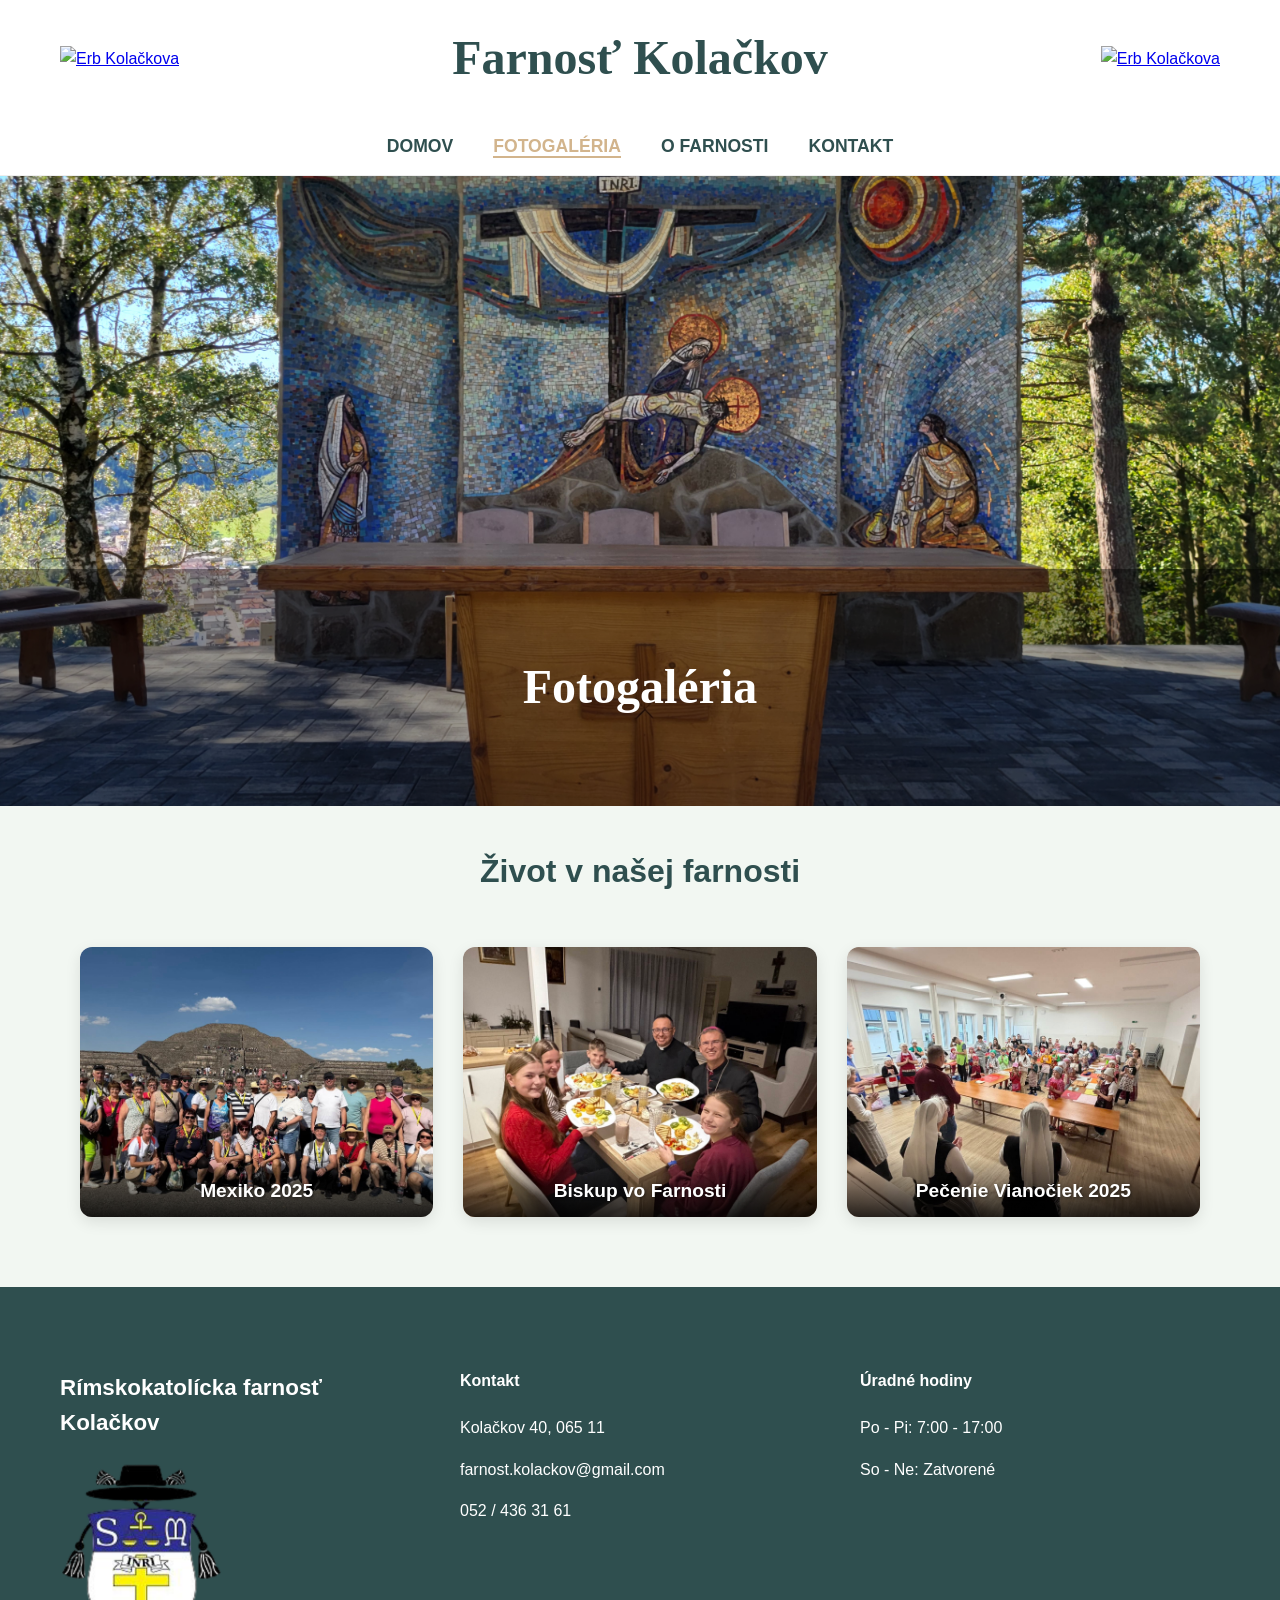
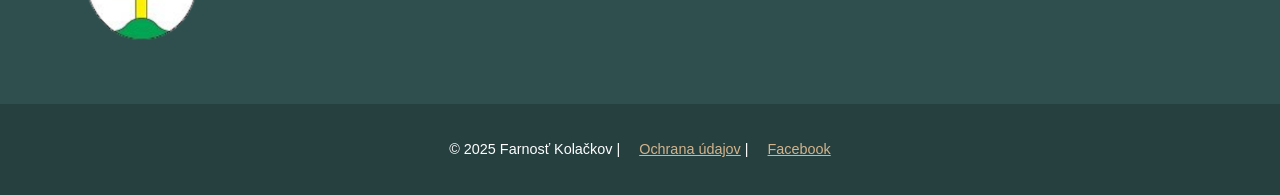
==== Fotogaléria.html @ af0ef7a0 "Prvé nahrávanie webu" ====
<!DOCTYPE html>
<html lang="sk">
<head>
    <meta charset="UTF-8">
    <meta name="viewport" content="width=device-width, initial-scale=1.0">
    <link rel="stylesheet" href="DomovCSS.css">
    <link rel="stylesheet" href="FotogalériaCSS.css">
    <title>Fotogaléria - Farnosť Kolačkov</title>
    <link rel="stylesheet" href="https://cdnjs.cloudflare.com/ajax/libs/lightbox2/2.11.4/css/lightbox.min.css">
</head>
<body>
    <div id="container"> 
        <header id="main-header"> 
            <div class="header-content">
                <a href="Domov.html" class="logo-link">
                    <img src="https://www.kolackov.sk/imgcache/e-img-2248.jpg?v=1709658761" alt="Erb Kolačkova">
                </a>
                <h1>Farnosť Kolačkov</h1>
                <a href="Domov.html" class="logo-link">
                    <img src="https://www.kolackov.sk/imgcache/e-img-2248.jpg?v=1709658761" alt="Erb Kolačkova">
                </a>
            </div>
        </header>

        <nav id="navigation"> 
            <ul>
                <li><a href="Domov.html">DOMOV</a></li>
                <li><a href="Fotogaléria.html" class="active">FOTOGALÉRIA</a></li>
                <li><a href="Ofarnosti.html">O FARNOSTI</a></li>
                <li><a href="Kontakt.html">KONTAKT</a></li>
            </ul>
        </nav>

        <section id="hero-section">
            <div class="hero-overlay">
                <h2 class="hero-title">Fotogaléria</h2>
            </div>
        </section>

        <main id="main-content">
            <section class="gallery-container">
                <h2 class="podnadpis">Život v našej farnosti</h2>
                
                <div class="galeria-vnutro">
                    <div class="gallery-item">
                        <a href="Mexiko 2025\583697306_1410472473929765_3130701920424170338_n.jpg" data-lightbox="mexiko-album" data-title="Mexiko 2025">
                            <img src="Mexiko 2025\583697306_1410472473929765_3130701920424170338_n.jpg" alt="">
                            <div class="photo-description">
                                <h3>Mexiko 2025</h3>
                            </div>
                        </a>
                            <div class="hidden-photo">
                                <a href="Mexiko 2025/583295676_1410471773929835_4485633056660708933_n.jpg" data-lightbox="mexiko-album" data-title="Mexiko 2025"></a>
                                <a href="Mexiko 2025/585357339_1409782670665412_1461101459622788632_n.jpg" data-lightbox="mexiko-album" data-title="Mexiko 2025"></a>
                                <a href="Mexiko 2025\585393644_1410472710596408_8330957941503676855_n.jpg" data-lightbox="mexiko-album" data-title="Mexiko 2025"></a>
                                <a href="Mexiko 2025\585552177_1412899940353685_9095056126275840960_n.jpg" data-lightbox="mexiko-album" data-title="Mexiko 2025"></a>
                                <a href="Mexiko 2025\586261046_1412898787020467_1932286660805845447_n.jpg" data-lightbox="mexiko-album" data-title="Mexiko 2025"></a>
                                <a href="Mexiko 2025\587815297_1412900153686997_5130373100709820289_n.jpg" data-lightbox="mexiko-album" data-title="Mexiko 2025"></a>
                                <a href="Mexiko 2025\587820230_1412899857020360_1118122917664921501_n.jpg" data-lightbox="mexiko-album" data-title="Mexiko 2025"></a>
                                <a href="Mexiko 2025\587829022_1415259623451050_3118213390760546271_n.jpg" data-lightbox="mexiko-album" data-title="Mexiko 2025"></a>
                                <a href="Mexiko 2025\587843949_1413671306943215_5361460385052827183_n.jpg" data-lightbox="mexiko-album" data-title="Mexiko 2025"></a>
                                <a href="Mexiko 2025\588014783_1415259536784392_5204365689657652070_n.jpg" data-lightbox="mexiko-album" data-title="Mexiko 2025"></a>
                                <a href="Mexiko 2025\588035113_1413671216943224_8662736996629877007_n.jpg" data-lightbox="mexiko-album" data-title="Mexiko 2025"></a>
                                <a href="Mexiko 2025\588390747_1416665159977163_6481891208768314703_n.jpg" data-lightbox="mexiko-album" data-title="Mexiko 2025"></a>
                                <a href="Mexiko 2025\588437422_1416665146643831_1305538078201392279_n.jpg" data-lightbox="mexiko-album" data-title="Mexiko 2025"></a>
                                <a href="Mexiko 2025\588464734_1416665286643817_9109191077771558562_n.jpg" data-lightbox="mexiko-album" data-title="Mexiko 2025"></a>
                                <a href="Mexiko 2025\588486533_1415259450117734_3141760963850521479_n.jpg" data-lightbox="mexiko-album" data-title="Mexiko 2025"></a>
                                <a href="Mexiko 2025\588615791_1416665243310488_8929265573261129500_n.jpg" data-lightbox="mexiko-album" data-title="Mexiko 2025"></a>
                                <a href="Mexiko 2025\588755148_1414461093530903_5718842839623584341_n.jpg" data-lightbox="mexiko-album" data-title="Mexiko 2025"></a>
                                <a href="Mexiko 2025\589080918_1414460606864285_7305978007204639087_n.jpg" data-lightbox="mexiko-album" data-title="Mexiko 2025"></a>
                            </div>
                        
                    </div>
                    <div class="gallery-item">
                        <a href="Biskup vo farnosti\600197634_1433726644937681_8511487712343369533_n.jpg" data-lightbox="biskup-vo-farnosti" data-title="Biskup vo farnosti">
                            <img src="Biskup vo farnosti\600197634_1433726644937681_8511487712343369533_n.jpg" alt="">
                            <div class="photo-description">
                                <h3>Biskup vo Farnosti</h3>
                            </div>
                        </a>
                        <div class="hidden-photo">
                            <a href="Biskup vo farnosti\600279147_1433726661604346_9083110066986862570_n.jpg" data-lightbox="biskup-vo-farnosti" data-title="Biskup vo farnosti"></a>
                            <a href="Biskup vo farnosti\600359907_1433726688271010_9114057163416282534_n.jpg" data-lightbox="biskup-vo-farnosti" data-title="Biskup vo farnosti"></a>
                            <a href="Biskup vo farnosti\600414744_1433726694937676_5683223758315752637_n.jpg" data-lightbox="biskup-vo-farnosti" data-title="Biskup vo farnosti"></a>
                            <a href="Biskup vo farnosti\601933165_1433724671604545_52546692727229506_n.jpg" data-lightbox="biskup-vo-farnosti" data-title="Biskup vo farnosti"></a>
                        </div>
                    </div>
                    <div class="gallery-item">
                        <a href="Pečenie Vianočiek\605510661_1437154604594885_5750161309848948477_n (1).jpg" data-lightbox="pecenie-vianociek" data-title="Pečenie Vianočiek 2025">
                            <img src="Pečenie Vianočiek\605510661_1437154604594885_5750161309848948477_n (1).jpg" alt="">
                            <div class="photo-description">
                                <h3>Pečenie Vianočiek 2025</h3>
                            </div>
                        </a>
                        <div class="hidden-photo">
                            <a href="Pečenie Vianočiek\601869871_1437154801261532_8162938375704437399_n.jpg" data-lightbox="pecenie-vianociek" data-title="Pečenie Vianočiek 2025"></a>
                            <a href="Pečenie Vianočiek\601922260_1437154631261549_1172031468668765931_n.jpg" data-lightbox="pecenie-vianociek" data-title="Pečenie Vianočiek 2025"></a>
                            <a href="Pečenie Vianočiek\605282960_1437154661261546_4125493055133670352_n.jpg" data-lightbox="pecenie-vianociek" data-title="Pečenie Vianočiek 2025"></a>
                            <a href="Pečenie Vianočiek\605286490_1437154774594868_735749172991607420_n.jpg" data-lightbox="pecenie-vianociek" data-title="Pečenie Vianočiek 2025"></a>
                            <a href="Pečenie Vianočiek\605292766_1437154781261534_4647194255951587916_n.jpg" data-lightbox="pecenie-vianociek" data-title="Pečenie Vianočiek 2025"></a>
                            <a href="Pečenie Vianočiek\605301150_1437154707928208_6044906655284021830_n.jpg" data-lightbox="pecenie-vianociek" data-title="Pečenie Vianočiek 2025"></a>
                            <a href="Pečenie Vianočiek\605432745_1437154714594874_7793962755584957613_n.jpg" data-lightbox="pecenie-vianociek" data-title="Pečenie Vianočiek 2025"></a>
                            <a href="Pečenie Vianočiek\605435412_1437154637928215_1035968733403009247_n.jpg" data-lightbox="pecenie-vianociek" data-title="Pečenie Vianočiek 2025"></a>
                        </div>
                    </div>
                </div>
            </section>
        </main>

       <footer id="main-footer">
            <div class="footer-top">
                <div class="footer-col">
                    <p class="f-brand">Rímskokatolícka farnosť Kolačkov</p>
                    <img src="cropped-image-2.png" alt="Erb farnosti Kolačkov" class="f-logo-colored">
                </div>
                <div class="footer-col">
                    <h4>Kontakt</h4>
                    <p>Kolačkov 40, 065 11</p>
                    <p>farnost.kolackov@gmail.com</p>
                    <p>052 / 436 31 61</p>
                </div>
                <div class="footer-col">
                    <h4>Úradné hodiny</h4>
                    <p>Po - Pi: 7:00 - 17:00</p>
                    <p>So - Ne: Zatvorené</p>
                </div>
            </div>
            <div class="footer-bottom">
                <p>&copy; 2025 Farnosť Kolačkov | <a href="#">Ochrana údajov</a> | <a href="#">Facebook</a></p>
            </div>
        </footer>
    </div>

    <script src="https://cdnjs.cloudflare.com/ajax/libs/jquery/3.7.1/jquery.min.js"></script>
    <script src="https://cdnjs.cloudflare.com/ajax/libs/lightbox2/2.11.4/js/lightbox.min.js"></script>
</body>
</html>
---- DomovCSS.css ----
/* MODERNIZÁCIA CSS */
:root {
    --primary: #2f4f4f; /* DarkSlateGray */
    --accent: #d2b48c;   /* Tan / Wheat */
    --light-bg: #f8fbff;
    --text-dark: #333;
    --shadow: 0 4px 15px rgba(0,0,0,0.1);
}

* { box-sizing: border-box; }

body {
    font-family: 'Segoe UI', Roboto, sans-serif;
    margin: 0;
    line-height: 1.6;
    color: var(--text-dark);
    background-color: #fff;
    animation: fadeIn 0.8s ease-out;
}

/* HLAVIČKA */
#main-header {
    background: white;
    padding: 20px 0;
    box-shadow: var(--shadow);
}

.header-content {
    display: flex;
    align-items: center;
    justify-content: space-between; /* Zmenené z space-around pre lepšie zarovnanie */
    max-width: 1200px;
    margin: auto;
    padding: 0 20px;
}

#main-header h1 {
    font-family: Georgia, serif;
    font-size: clamp(1.5rem, 4vw, 3rem); /* Zmenšená minimálna veľkosť písma */
    color: var(--primary);
    margin: 0;
    text-align: center;
    flex: 1; /* Názov zaberie zvyšné miesto */
}

.logo-link img {
    height: 80px; /* Zmenšená základná výška pre lepšiu stabilitu */
    width: auto;
    transition: transform 0.3s;
}

.logo-link img:hover { transform: scale(1.05); }

/* NAVIGÁCIA */
#navigation {
    background: white;
    position: sticky;
    top: 0;
    z-index: 1000;
    border-bottom: 1px solid #eee;
}

#navigation ul {
    display: flex;
    justify-content: center;
    list-style: none;
    padding: 15px 0;
    margin: 0;
}

#navigation li { margin: 0 20px; }

#navigation a {
    text-decoration: none;
    color: var(--primary);
    font-weight: bold;
    font-size: 1.1rem;
    transition: color 0.3s;
}

#navigation a:hover, #navigation a.active {
    color: var(--accent);
    border-bottom: 2px solid var(--accent);
}

/* HERO SEKCOA */
#hero-section {
    height: 70vh;
    background: url("20250915_112033.jpg") center/cover no-repeat fixed;
    display: flex;
    align-items: flex-end;
}

.hero-overlay {
    background: rgba(0,0,0,0.4);
    width: 100%;
    padding: 40px;
    text-align: center;
}

.hero-title {
    color: white;
    font-size: 3rem;
    text-decoration: none;
    font-family: Georgia, serif;
}

/* HLAVNÝ OBSAH */
#main-content {
    max-width: 1200px;
    margin: 40px auto;
    padding: 0 20px;
}

.section-title {
    text-align: center;
    font-size: 2.2rem;
    margin-bottom: 30px;
    position: relative;
}

.section-title::after {
    content: '';
    display: block;
    width: 60px;
    height: 3px;
    background: var(--accent);
    margin: 10px auto;
}

/* INFO GRID */
.info-grid {
    display: grid;
    grid-template-columns: repeat(auto-fit, minmax(300px, 1fr));
    gap: 30px;
    margin-bottom: 50px;
}

.info-card {
    background: var(--light-bg);
    padding: 30px;
    border-radius: 15px;
    box-shadow: var(--shadow);
}

.info-item {
    padding: 10px 0;
    border-bottom: 1px solid #dce8f0;
}

.info-item span { font-weight: bold; color: var(--primary); }

/* AKTUALITY GRID */
.news-grid {
    display: grid;
    grid-template-columns: repeat(auto-fit, minmax(400px, 1fr));
    gap: 30px;
}

.news-card {
    background: white;
    border-radius: 15px;
    overflow: hidden;
    box-shadow: var(--shadow);
    transition: transform 0.3s;
}

.news-card:hover { transform: translateY(-5px); }

.news-image {
    height: 250px;
    background-size: cover;
    background-position: center;
}

.news-1 { background-image: url("605292766_1437154781261534_4647194255951587916_n.jpg"); }
.news-2 { background-image: url("600197634_1433726644937681_8511487712343369533_n.jpg"); }

.news-body { padding: 20px; }

/* TLAČIDLO */
.btn-primary {
    display: inline-block;
    background: var(--primary);
    color: white !important;
    padding: 12px 25px;
    border-radius: 25px;
    margin-top: 15px;
    transition: all 0.3s;
}

.btn-primary:hover {
    background: #1a2b2b;
    transform: scale(1.05);
}

/* FOOTER */
/* ... (predchádzajúca časť kódu zostáva rovnaká) ... --> */

/* FOOTER - PÔVODNÉ ŠTÝLY */
#main-footer {
    background: var(--primary); /* Tmavozelené pozadie z premennej */
    color: white;
    margin-top: 60px;
}

.footer-top {
    display: grid;
    grid-template-columns: repeat(auto-fit, minmax(250px, 1fr));
    gap: 40px;
    padding: 60px 20px;
    max-width: 1200px;
    margin: auto;
}

.f-brand { font-size: 1.4rem; font-weight: bold; }

/* ODSTRÁNENÝ STARÝ ŠTÝL: .f-logo { height: 100px; filter: brightness(0) invert(1); } */

/* NOVÝ ŠTÝL PRE FAREBNÉ LOGO */
.f-logo-colored {
    height: 180px; /* Zväčšená výška pre lepšiu viditeľnosť */
    width: auto;   /* Zachovanie pomeru strán */
    display: block;
    margin-top: 15px;
    filter: none;  /* Zabezpečí, že filter nezmení farby loga */
}

/* ... (zvyšok kódu zostáva rovnaký) ... --> */

.footer-top {
    display: grid;
    grid-template-columns: repeat(auto-fit, minmax(250px, 1fr));
    gap: 40px;
    padding: 60px 20px;
    max-width: 1200px;
    margin: auto;
}

.f-brand { font-size: 1.4rem; font-weight: bold; }
.f-logo { height: 100px; filter: brightness(0) invert(1); }

.footer-bottom {
    background: rgba(0,0,0,0.2);
    padding: 20px;
    text-align: center;
    font-size: 0.9rem;
}

.footer-bottom a { color: var(--accent); margin-left: 15px; }

/* ANIMÁCIA */
@keyframes fadeIn {
    from { opacity: 0; transform: translateY(10px); }
    to { opacity: 1; transform: translateY(0); }
}

/* MOBILNÉ ÚPRAVY */
@media (max-width: 600px) {
    .header-content {
        flex-direction: row; /* Necháme ich vedľa seba, ale upravíme veľkosť */
        flex-wrap: nowrap;
        justify-content: center;
        gap: 10px;
    }

    /* Skryjeme druhé logo, aby zostalo miesto pre text */
    .hide-on-mobile {
        display: none;
    }

    .logo-link img {
        height: 60px; /* Ešte menšie logo na mobile */
    }

    #main-header h1 {
        font-size: 1.4rem; /* Čitateľný názov na mobile */
        line-height: 1.2;
    }

    #navigation ul {
        flex-direction: column; /* Menu pod sebou pre lepšie klikanie */
        align-items: center;
        padding: 10px 0;
    }

    #navigation li {
        margin: 5px 0;
    }
}
---- FotogalériaCSS.css ----
:root {
    --primary-color: darkslategray;
    --accent-color: #d2b48c;
    --bg-soft-green: #f2f7f2; /* Jemná zelená */
    --shadow: 0 4px 15px rgba(0,0,0,0.1);
}

body {
    background-color: var(--bg-soft-green);
    margin: 0;
}

/* Hero sekcia preberá štýly z DomovCSS.css (obrázok amfiteátra) */
#hero-section {
    margin-bottom: 40px;
}

.gallery-container {
    max-width: 1200px;
    margin: 0 auto 60px auto;
    padding: 0 20px;
}

.podnadpis {
    color: var(--primary-color);
    text-align: center;
    margin-bottom: 40px;
    font-size: 2rem;
}

/* Mriežka fotiek - STATICKÁ, nič sa nehýbe */
.galeria-vnutro {
    display: grid;
    /* 380px zabezpečí, že bloky nie sú ani príliš obrovské, ani úzke */
    grid-template-columns: 1fr 1fr 1fr;
    gap: 30px; 
    padding: 10px 0;
}

/* 2. Celý blok fotky */
.gallery-item {
    background: white;
    padding: 0;
    border-radius: 12px;
    overflow: hidden;
    box-shadow: 0 5px 15px rgba(0,0,0,0.1);
    transition: transform 0.3s ease;
    position: relative; /* Dôležité pre správne umiestnenie popisu */
}

/* 3. Obrázok - vyvážený širokouhlý formát */
.gallery-item img {
    width: 100%;
    /* Výška 260px pri šírke 380px vytvorí pekný obdĺžnik */
    height: 270px; 
    object-fit: cover;
    display: block;
}

.gallery-item:hover {
    transform: translateY(-5px);
}
.gallery-item a {
    position: relative;
    display: block;
    overflow: hidden;
}

/* Štýl pre popis s gradientom */
.photo-description {
    position: absolute;
    bottom: 0;
    left: 0;
    width: 100%;
    /* Gradient: zhora priehľadná (transparent) do čiernej (rgba) */
    background: linear-gradient(to top, rgba(0, 0, 0, 0.8) 0%, rgba(0, 0, 0, 0) 100%);
    padding: 20px 10px 10px 10px; /* Väčší padding hore kvôli plynulosti gradientu */
    text-align: center;
}

/* Biely text nadpisu */
.photo-description h3 {
    color: #ffffff;
    margin: 0;
    font-size: 1.2rem;
    font-weight: bold;
    text-shadow: 1px 1px 3px rgba(0, 0, 0, 0.5); /* Jemný tieň pod písmom pre ešte lepšiu čitateľnosť */
}

/* Efekt pri prejdení myšou (voliteľné) */
.gallery-item:hover .photo-description {
    background: linear-gradient(to top, rgba(0, 0, 0, 0.9) 0%, rgba(0, 0, 0, 0) 100%);
    transition: 0.3s ease;
}

/* Zabezpečenie, že footer je pevne na spodku */
#main-footer {
    position: relative;
    margin-top: 50px;
}

.hidden-photo {
    display: none;
}
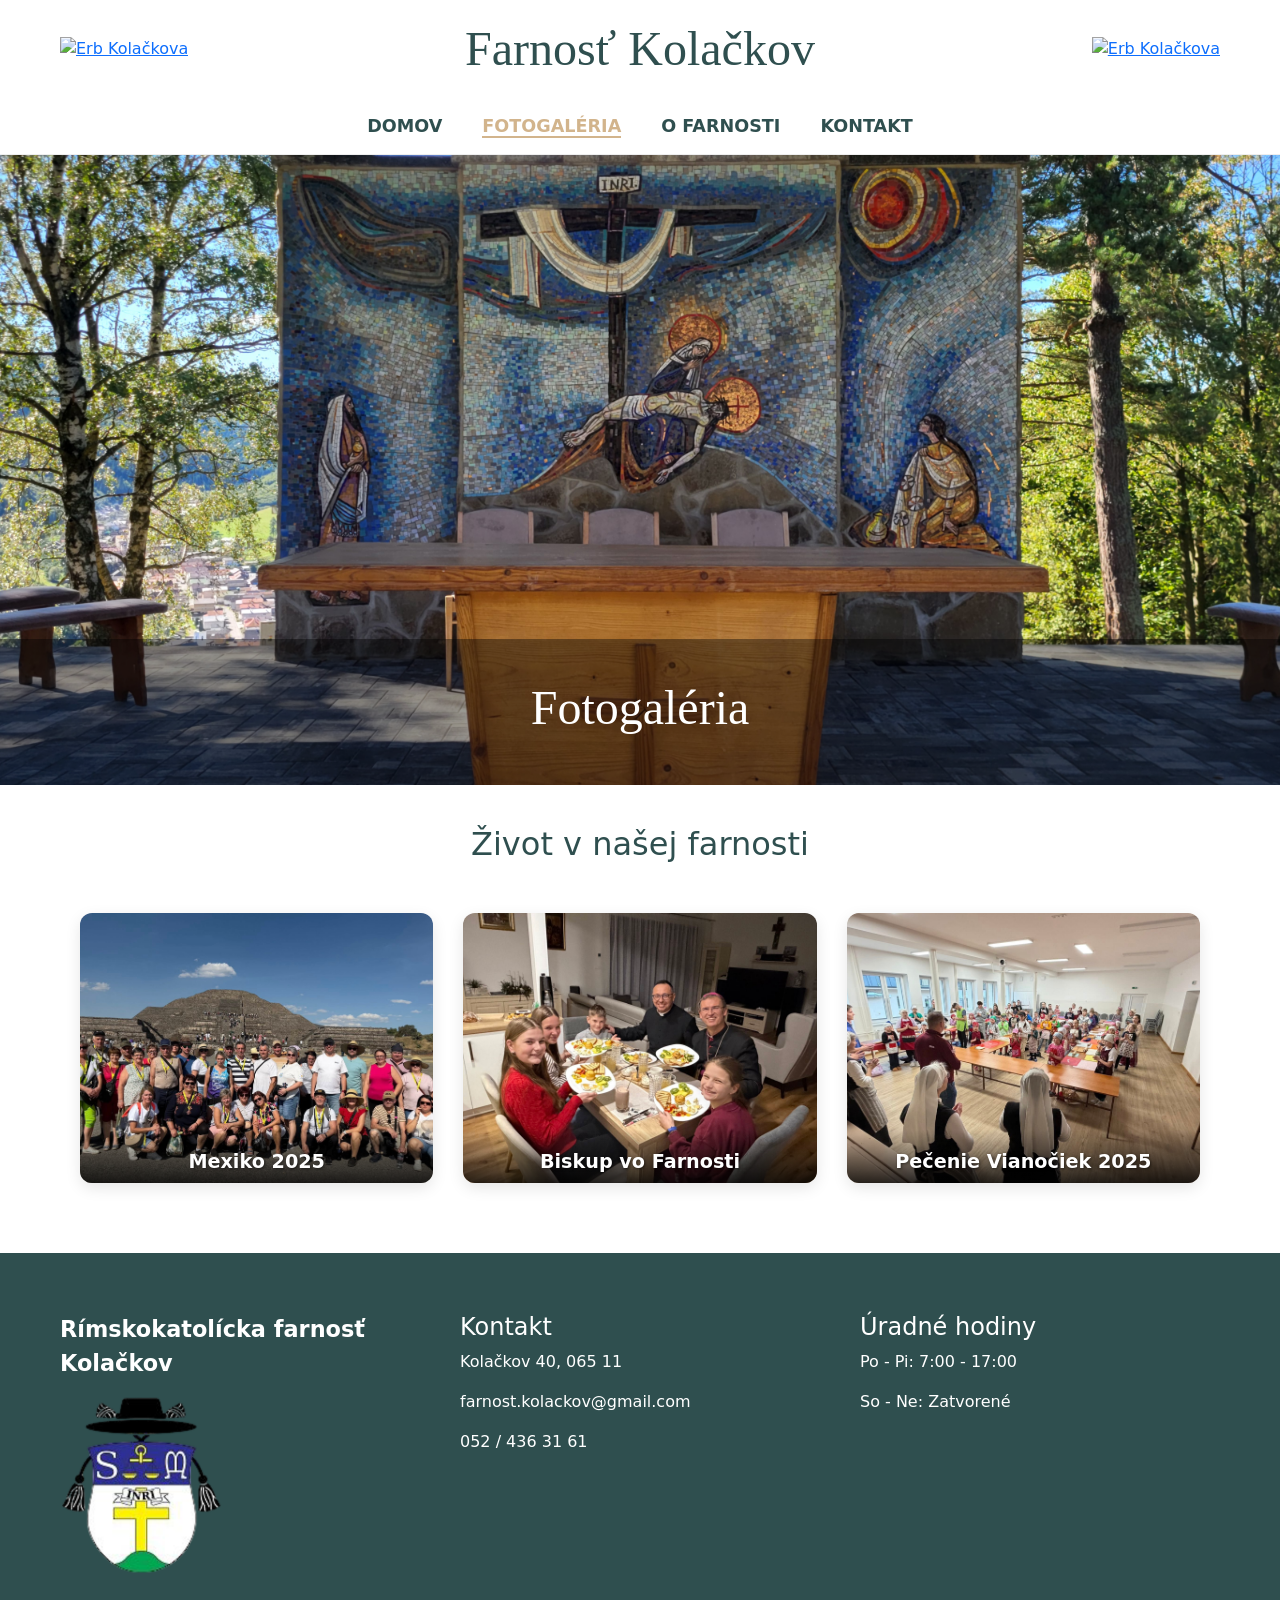
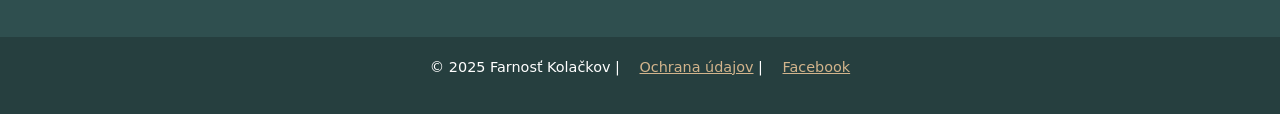
==== commit a8f9711b: "Add files via upload" ====
--- a/Fotogaléria.html
+++ b/Fotogaléria.html
@@ -5,6 +5,8 @@
     <meta name="viewport" content="width=device-width, initial-scale=1.0">
     <link rel="stylesheet" href="DomovCSS.css">
     <link rel="stylesheet" href="FotogalériaCSS.css">
+    <link href="https://cdn.jsdelivr.net/npm/bootstrap@5.1.3/dist/css/bootstrap.min.css" rel="stylesheet" integrity="sha384-1BmE4kWBq78iYhFldvKuhfTAU6auU8tT94WrHftjDbrCEXSU1oBoqyl2QvZ6jIW3" crossorigin="anonymous">
+    <script src="https://cdn.jsdelivr.net/npm/bootstrap@5.1.3/dist/js/bootstrap.bundle.min.js" integrity="sha384-ka7Sk0Gln4gmtz2MlQnikT1wXgYsOg+OMhuP+IlRH9sENBO0LRn5q+8nbTov4+1p" crossorigin="anonymous"></script>
     <title>Fotogaléria - Farnosť Kolačkov</title>
     <link rel="stylesheet" href="https://cdnjs.cloudflare.com/ajax/libs/lightbox2/2.11.4/css/lightbox.min.css">
 </head>
@@ -24,7 +26,7 @@
 
         <nav id="navigation"> 
             <ul>
-                <li><a href="Domov.html">DOMOV</a></li>
+                <li><a href="index.html">DOMOV</a></li>
                 <li><a href="Fotogaléria.html" class="active">FOTOGALÉRIA</a></li>
                 <li><a href="Ofarnosti.html">O FARNOSTI</a></li>
                 <li><a href="Kontakt.html">KONTAKT</a></li>
--- a/DomovCSS.css
+++ b/DomovCSS.css
@@ -105,6 +105,45 @@
     font-family: Georgia, serif;
 }
 
+/* CAROUSEL */
+#carouselExampleDark {
+    margin-bottom: 50px;
+    border-radius: 15px;
+    overflow: hidden;
+    box-shadow: var(--shadow);
+}
+
+#carouselExampleDark .carousel-item {
+    position: relative;
+}
+
+#carouselExampleDark .carousel-item::after {
+    content: '';
+    position: absolute;
+    bottom: 0;
+    left: 0;
+    right: 0;
+    height: 50%;
+    background: linear-gradient(to bottom, transparent, rgba(0,0,0,0.75));
+    pointer-events: none;
+}
+
+#carouselExampleDark .carousel-item img {
+    height: 500px;
+    object-fit: cover;
+    object-position: center;
+}
+
+#carouselExampleDark .carousel-caption {
+    z-index: 2;
+}
+
+@media (max-width: 600px) {
+    #carouselExampleDark .carousel-item img {
+        height: 220px;
+    }
+}
+
 /* HLAVNÝ OBSAH */
 #main-content {
     max-width: 1200px;
@@ -179,19 +218,25 @@
 .news-body { padding: 20px; }
 
 /* TLAČIDLO */
+a.btn-primary,
 .btn-primary {
     display: inline-block;
-    background: var(--primary);
+    background: var(--primary) !important;
     color: white !important;
-    padding: 12px 25px;
-    border-radius: 25px;
+    padding: 12px 25px !important;
+    border-radius: 25px !important;
     margin-top: 15px;
     transition: all 0.3s;
-}
-
+    border: none !important;
+    box-shadow: none !important;
+    text-decoration: none;
+}
+
+a.btn-primary:hover,
 .btn-primary:hover {
-    background: #1a2b2b;
+    background: #1a2b2b !important;
     transform: scale(1.05);
+    color: white !important;
 }
 
 /* FOOTER */
@@ -255,36 +300,75 @@
     to { opacity: 1; transform: translateY(0); }
 }
 
-/* MOBILNÉ ÚPRAVY */
+
+/* MOBILNÁ HLAVIČKA A AKTUALITY */
 @media (max-width: 600px) {
+    /* Zmenšenie hlavičky */
+    #main-header {
+        padding: 10px 0;
+    }
+
     .header-content {
-        flex-direction: row; /* Necháme ich vedľa seba, ale upravíme veľkosť */
-        flex-wrap: nowrap;
+        display: flex;
+        align-items: center;
+        justify-content: space-between; /* Rozmiestni logá na kraje a text do stredu */
+        padding: 0 10px;
+    }
+
+    /* Zabezpečíme, aby obe logá boli viditeľné a malé */
+    .logo-link {
+        display: block !important; 
+    }
+
+    .logo-link img {
+        height: 40px; /* Menšie logá, aby sa zmestili vedľa textu */
+        width: auto;
+    }
+
+    #main-header h1 {
+        font-size: 1.6rem; /* Zmenšený text, aby sa nezalamoval */
+        margin: 0 5px;
+        flex: 1;
+        text-align: center;
+    }
+
+    /* OPRAVA NAVIGÁCIE (aby slová neboli zlepené) */
+    #navigation ul {
+        display: flex;
+        flex-direction: row; /* Menu zostane v riadku */
+        flex-wrap: wrap;    /* Ale ak je dlhé, skočí do nového riadku */
         justify-content: center;
-        gap: 10px;
-    }
-
-    /* Skryjeme druhé logo, aby zostalo miesto pre text */
-    .hide-on-mobile {
-        display: none;
-    }
-
-    .logo-link img {
-        height: 60px; /* Ešte menšie logo na mobile */
-    }
-
-    #main-header h1 {
-        font-size: 1.4rem; /* Čitateľný názov na mobile */
-        line-height: 1.2;
-    }
-
-    #navigation ul {
-        flex-direction: column; /* Menu pod sebou pre lepšie klikanie */
-        align-items: center;
-        padding: 10px 0;
+        padding: 10px 5px;
+        gap: 15px;          /* TOTO PRIDÁ MEDZERY MEDZI POLOŽKAMI */
     }
 
     #navigation li {
-        margin: 5px 0;
+        margin: 0;         /* Resetujeme staré marginy */
+    }
+
+    #navigation a {
+        font-size: 0.85rem;
+        letter-spacing: 0.5px;
+        white-space: nowrap; /* Zabráni rozdeleniu jedného slova */
+    }
+
+    /* Aktuality pod sebou */
+    .news-grid {
+        grid-template-columns: 1fr;
+        gap: 20px;
+        margin-top: 20px;
+    }
+
+    .news-image {
+        height: 180px; /* Menšia výška obrázkov pre úsporu miesta */
+    }
+
+    .news-body {
+        padding: 15px;
+    }
+
+    .news-body h3 {
+        font-size: 1.2rem;
+        margin-bottom: 8px;
     }
 }
--- a/FotogalériaCSS.css
+++ b/FotogalériaCSS.css
@@ -101,4 +101,26 @@
 
 .hidden-photo {
     display: none;
+}
+/* RESPONSIVITA PRE FOTOGALÉRIU */
+@media (max-width: 768px) {
+    .galeria-vnutro {
+        /* Prepnutie z 3 stĺpcov na 1 stĺpec na mobiloch */
+        grid-template-columns: 1fr; 
+        gap: 20px;
+    }
+
+    .podnadpis {
+        font-size: 1.5rem;
+        margin-bottom: 25px;
+    }
+
+    .gallery-item img {
+        /* Vyššie fotky na mobile, aby lepšie ukázali obsah albumu */
+        height: 250px; 
+    }
+
+    .photo-description h3 {
+        font-size: 1.1rem;
+    }
 }
